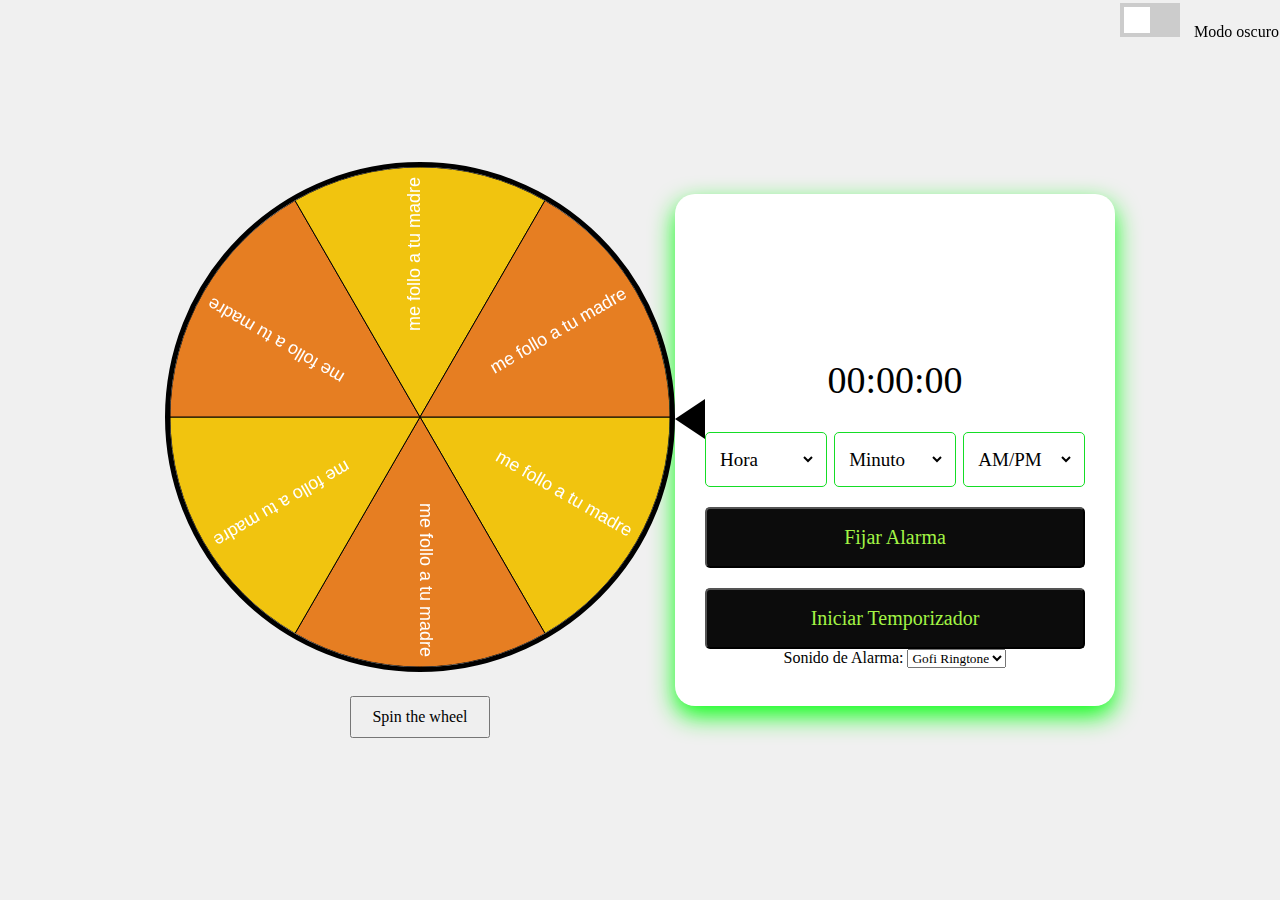
==== Ruleta/UF2 Java/ruleta/text.html @ b068d899 "Add files via upload" ====
<!DOCTYPE html>
<html lang="en">

<head>
  <meta charset="UTF-8">
  <meta name="viewport" content="width=device-width, initial-scale=1.0">
  <link rel="stylesheet" href="styles.css">
  <script src="https://cdnjs.cloudflare.com/ajax/libs/gsap/3.9.1/gsap.min.js"></script>
  <title>Spinning Wheel</title>
</head>

<body>
  <div class="container">
    <div class="wheel-wrapper">
      <div id="arrow"></div>
      <canvas id="wheelCanvas" width="500" height="500"></canvas>
    </div>
    <button id="spinButton">Spin the wheel</button>
  </div>
  <div class="switch-container">
    <label class="switch">
      <input type="checkbox" id="dark-mode-toggle">
      <span class="slider round"></span>
    </label>
    <label for="dark-mode-toggle" id="dark-mode-label">Modo oscuro</label>
  </div>
  <script src="app.js"></script>
  <div class="wrapper">
    <h1 id="current-time" style="visibility: hidden;">00:00:00</h1>
    <h1 id="time-left">00:00:00 </h1>
    <div class="content">
      <div class="column">
        <select id="hour-select">
          <option value="Hour" selected disabled hidden>Hora</option>
        </select>
      </div>
      <div class="column">
        <select id="minute-select">
          <option value="Minute" selected disabled hidden>Minuto</option>
        </select>
      </div>
      <div class="column">
        <select id="ampm-select">
          <option value="AM/PM" selected disabled hidden>AM/PM</option>
        </select>
      </div>
    </div>
    <button id="set-alarm-btn">Fijar Alarma</button>
    <button id="start-timer-btn">Iniciar Temporizador</button>
    <div class="sound-select-wrapper">
      <label for="sound-select">Sonido de Alarma:</label>
      <select id="sound-select">
        <option value="ringtone.mp3" selected>Gofi Ringtone</option>
        <option value="sound2.mp3">Boom</option>
        <option value="sound3.mp3">Tu madre</option>
      </select>
    </div>
  </div>
</body>

</html>
---- Ruleta/UF2 Java/ruleta/styles.css ----
body {
	display: flex;
	justify-content: center;
	align-items: center;
	height: 100vh;
	background-color: #f0f0f0;
	margin: 0;
}

.container {
	display: flex;
	flex-direction: column;
	align-items: center;
}

#wheelCanvas {
	/* border: 5px solid #333;*/
	border: 5px solid;
	border-radius: 50%;
}

#spinButton {
	margin-top: 20px;
	padding: 10px 20px;
	font-size: 16px;
	cursor: pointer;
}

/* Update the arrow and wheel-wrapper styles */
.wheel-wrapper {
	position: relative;
}

#arrow {
	width: 0;
	height: 0;
	border-top: 20px solid transparent;
	border-bottom: 20px solid transparent;
	border-right: 30px solid;
	position: absolute;
	top: calc(50% - 20px);
	right: -30px;
	z-index: 1;
}

/* Estilos para el interruptor */
.switch {
	position: relative;
	display: inline-block;
	width: 60px;
	height: 34px;
}

.switch input {
	display: none;
}

.switch-container {

	position: fixed;
	top: 3px;
	right: 1px;
}

/* Estilos para la etiqueta del interruptor */
.slider {
	position: absolute;
	cursor: pointer;
	top: 0;
	left: 0;
	right: 0;
	bottom: 0;
	background-color: #ccc;
	-webkit-transition: .4s;
	transition: .4s;
}

.slider:before {
	position: absolute;
	content: "";
	height: 26px;
	width: 26px;
	left: 4px;
	bottom: 4px;
	background-color: white;
	-webkit-transition: .4s;
	transition: .4s;
}

input:checked+.slider {
	background-color: #2196F3;
}

input:focus+.slider {
	box-shadow: 0 0 1px #2196F3;
}

input:checked+.slider:before {
	-webkit-transform: translateX(26px);
	-ms-transform: translateX(26px);
	transform: translateX(26px);
}

/* Estilos para la etiqueta de modo oscuro */
#dark-mode-label {
	margin-left: 10px;
}

/* Estilos para el modo oscuro */
body.dark-mode {
	background-color: #222;
	color: #ddd;
}
* {
	margin: 0;
	padding: 0;
	box-sizing: border-box;
	font-family: 'clockicons';
  }
  
  body,
  .wrapper,
  .content {
	display: flex;
	align-items: center;
	justify-content: center;
  }
  
  body {
	padding: 0 10px;
	min-height: 100vh;
  }
  
  .wrapper {
	width: 440px;
	padding: 30px 30px 38px;
	background: #ffffff;
	border-radius: 20px;
	flex-direction: column;
	box-shadow: 0 10px 25px rgba(0, 255, 13, 0.959);
  }
  
  .wrapper img {
	max-width: 103px;
  }
  
  .wrapper h1 {
	font-size: 38px;
	font-weight: 500;
	margin: 30px 0;
  }
  
  .wrapper .content {
	width: 100%;
	justify-content: space-between;
  }
  
  .content.disable {
	cursor: no-drop;
  }
  
  .content .column {
	padding: 0 10px;
	border-radius: 5px;
	border: 1px solid #15dd26;
	width: calc(100% / 3 - 5px);
  }
  
  .content.disable .column {
	opacity: 0.6;
	pointer-events: none;
  }
  
  .column select {
	width: 100%;
	height: 53px;
	border: none;
	outline: none;
	background: none;
	font-size: 19px;
  }
  
  
  
  .column select#second-select {
	margin-top: 10px;
  }
  
  .wrapper button {
	width: 100%;
	color: #a3f545;
	cursor: pointer;
	font-size: 20px;
	padding: 17px 0;
	margin-top: 20px;
	border-radius: 5px;
	background: #0c0c0c;
  }
  
  .hide-timer {
	display: none;
  }
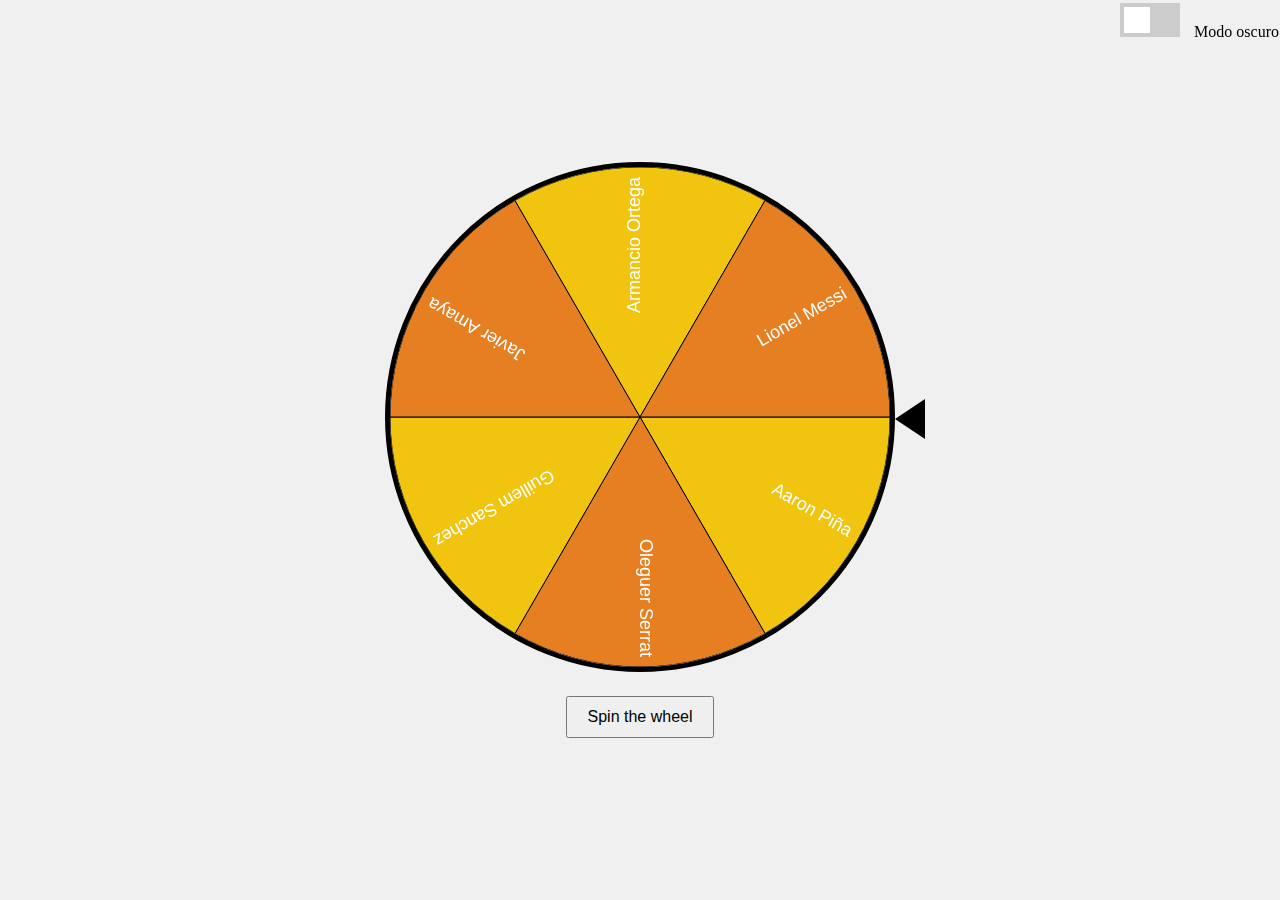
==== commit 87e764a7: "bien-hecho" ====
--- a/Ruleta/UF2 Java/ruleta/text.html
+++ b/Ruleta/UF2 Java/ruleta/text.html
@@ -5,7 +5,7 @@
   <meta charset="UTF-8">
   <meta name="viewport" content="width=device-width, initial-scale=1.0">
   <link rel="stylesheet" href="styles.css">
-  <script src="https://cdnjs.cloudflare.com/ajax/libs/gsap/3.9.1/gsap.min.js"></script>
+  <script src="gsap.min.js"></script>
   <title>Spinning Wheel</title>
 </head>
 
@@ -25,37 +25,6 @@
     <label for="dark-mode-toggle" id="dark-mode-label">Modo oscuro</label>
   </div>
   <script src="app.js"></script>
-  <div class="wrapper">
-    <h1 id="current-time" style="visibility: hidden;">00:00:00</h1>
-    <h1 id="time-left">00:00:00 </h1>
-    <div class="content">
-      <div class="column">
-        <select id="hour-select">
-          <option value="Hour" selected disabled hidden>Hora</option>
-        </select>
-      </div>
-      <div class="column">
-        <select id="minute-select">
-          <option value="Minute" selected disabled hidden>Minuto</option>
-        </select>
-      </div>
-      <div class="column">
-        <select id="ampm-select">
-          <option value="AM/PM" selected disabled hidden>AM/PM</option>
-        </select>
-      </div>
-    </div>
-    <button id="set-alarm-btn">Fijar Alarma</button>
-    <button id="start-timer-btn">Iniciar Temporizador</button>
-    <div class="sound-select-wrapper">
-      <label for="sound-select">Sonido de Alarma:</label>
-      <select id="sound-select">
-        <option value="ringtone.mp3" selected>Gofi Ringtone</option>
-        <option value="sound2.mp3">Boom</option>
-        <option value="sound3.mp3">Tu madre</option>
-      </select>
-    </div>
-  </div>
 </body>
 
 </html>--- a/Ruleta/UF2 Java/ruleta/styles.css
+++ b/Ruleta/UF2 Java/ruleta/styles.css
@@ -109,94 +109,5 @@
 /* Estilos para el modo oscuro */
 body.dark-mode {
 	background-color: #222;
-	color: #ddd;
+	color: #979797;
 }
-* {
-	margin: 0;
-	padding: 0;
-	box-sizing: border-box;
-	font-family: 'clockicons';
-  }
-  
-  body,
-  .wrapper,
-  .content {
-	display: flex;
-	align-items: center;
-	justify-content: center;
-  }
-  
-  body {
-	padding: 0 10px;
-	min-height: 100vh;
-  }
-  
-  .wrapper {
-	width: 440px;
-	padding: 30px 30px 38px;
-	background: #ffffff;
-	border-radius: 20px;
-	flex-direction: column;
-	box-shadow: 0 10px 25px rgba(0, 255, 13, 0.959);
-  }
-  
-  .wrapper img {
-	max-width: 103px;
-  }
-  
-  .wrapper h1 {
-	font-size: 38px;
-	font-weight: 500;
-	margin: 30px 0;
-  }
-  
-  .wrapper .content {
-	width: 100%;
-	justify-content: space-between;
-  }
-  
-  .content.disable {
-	cursor: no-drop;
-  }
-  
-  .content .column {
-	padding: 0 10px;
-	border-radius: 5px;
-	border: 1px solid #15dd26;
-	width: calc(100% / 3 - 5px);
-  }
-  
-  .content.disable .column {
-	opacity: 0.6;
-	pointer-events: none;
-  }
-  
-  .column select {
-	width: 100%;
-	height: 53px;
-	border: none;
-	outline: none;
-	background: none;
-	font-size: 19px;
-  }
-  
-  
-  
-  .column select#second-select {
-	margin-top: 10px;
-  }
-  
-  .wrapper button {
-	width: 100%;
-	color: #a3f545;
-	cursor: pointer;
-	font-size: 20px;
-	padding: 17px 0;
-	margin-top: 20px;
-	border-radius: 5px;
-	background: #0c0c0c;
-  }
-  
-  .hide-timer {
-	display: none;
-  }